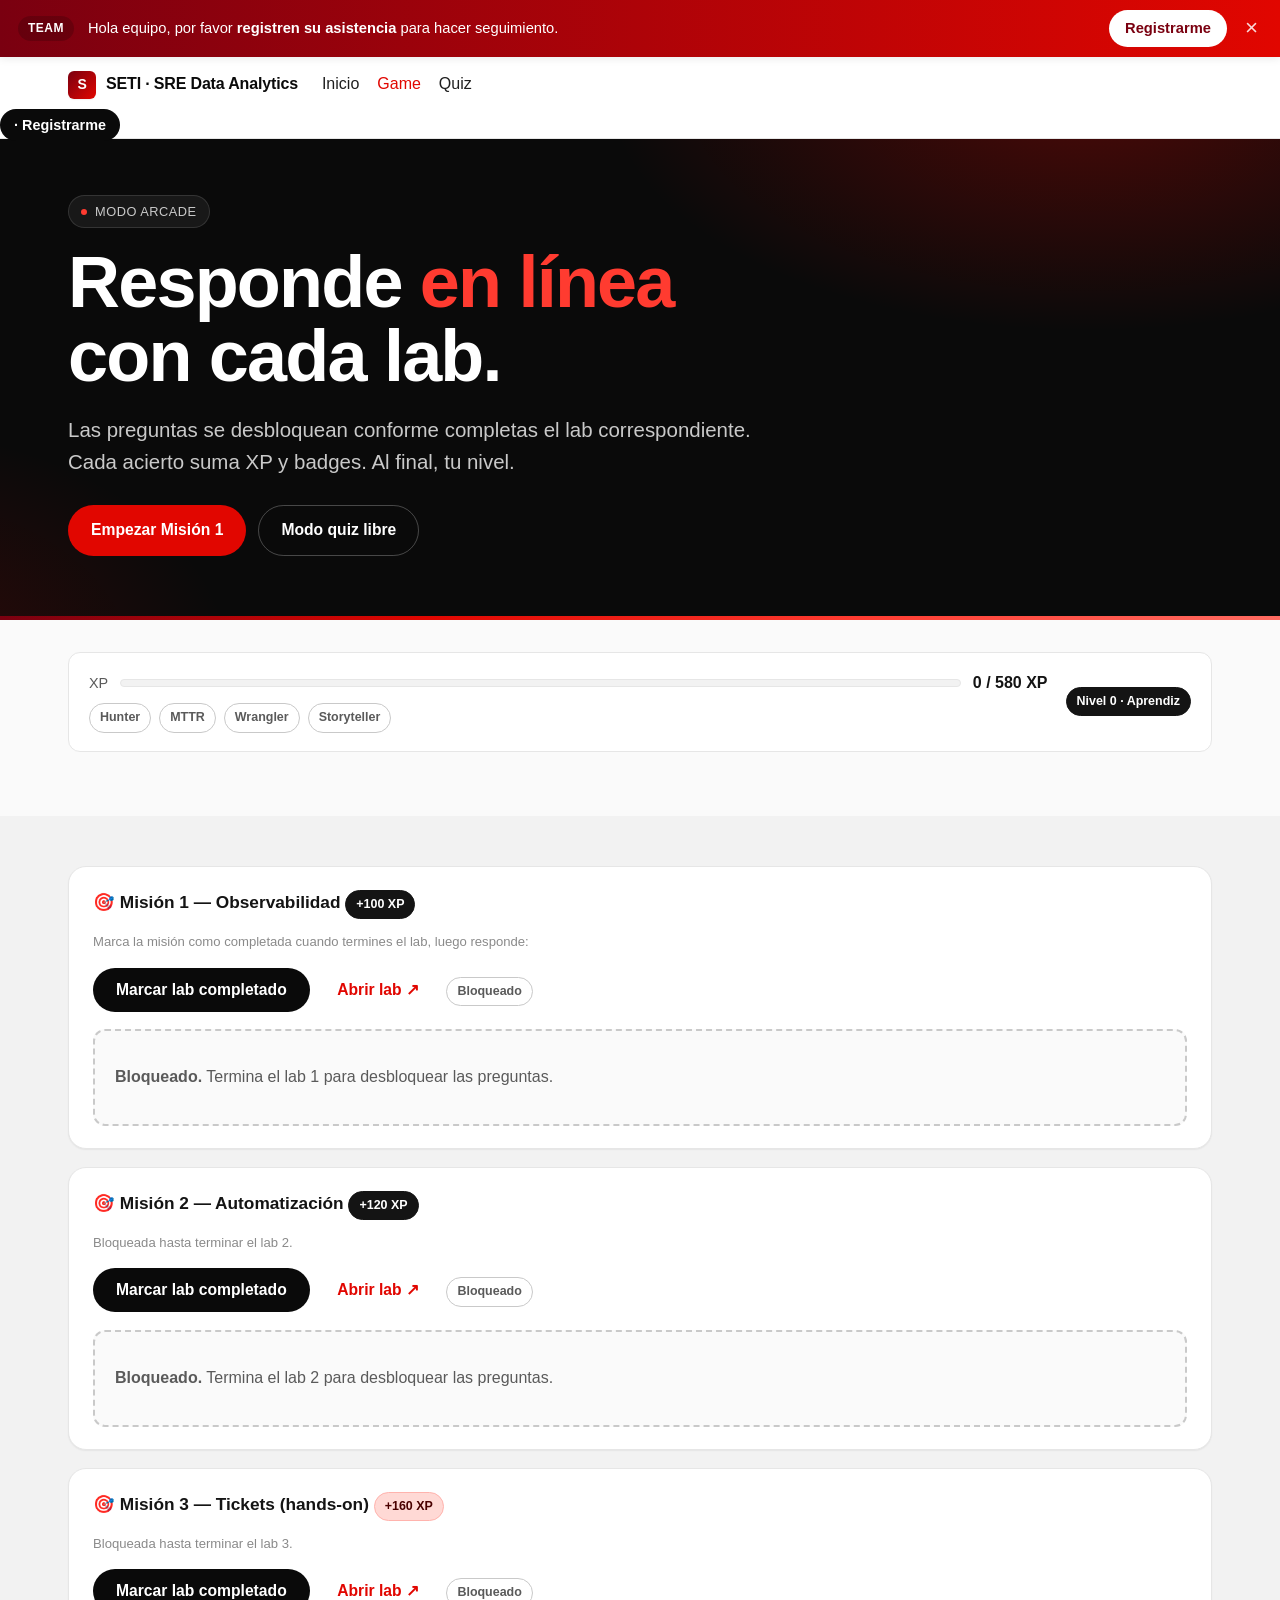
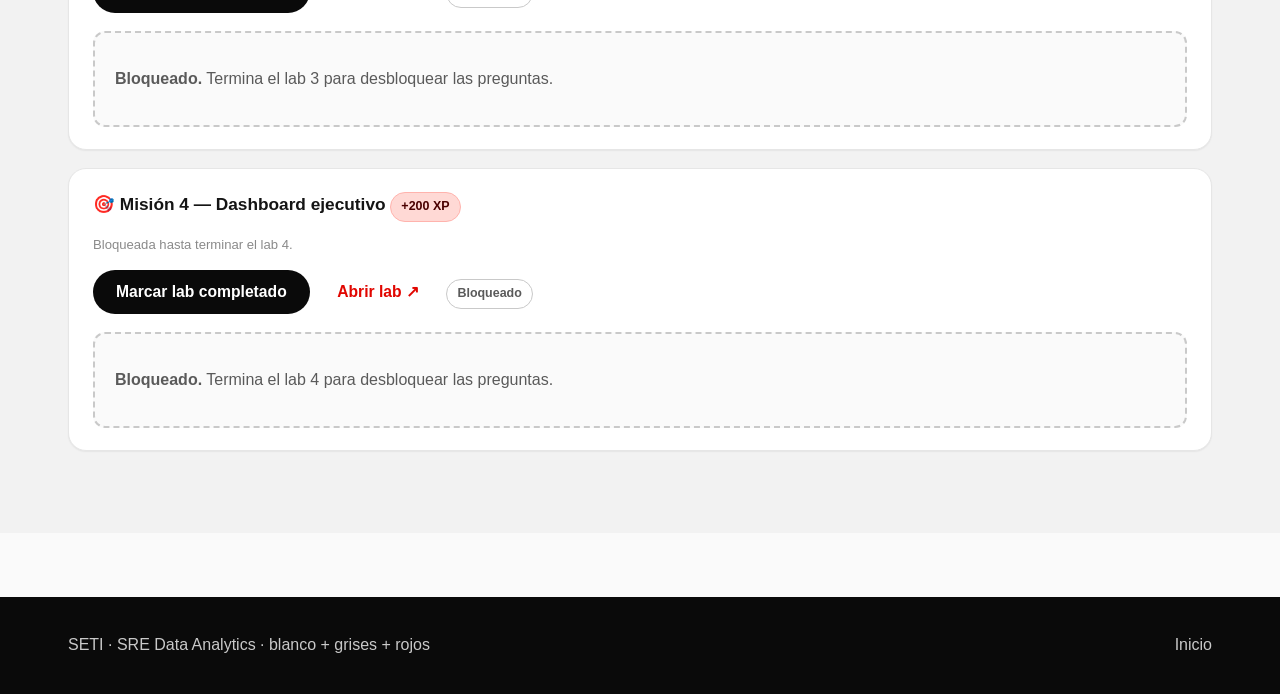
==== game.html @ d8b655b2 "SETI · SRE Data Analytics — v1.0" ====
<!DOCTYPE html>
<html lang="es">
<head>
<meta name="viewport" content="width=device-width, initial-scale=1">
<meta charset="utf-8">
<title>SETI · Game — SRE Data Analytics</title>
<link rel="stylesheet" href="assets/style.css">
  <link rel="stylesheet" href="assets/registration.css">
</head>
<body>

<nav class="nav">
  <div class="wrap">
    <div class="brand"><div class="logo">S</div> SETI · SRE Data Analytics</div>
    <div class="links">
      <a href="index.html">Inicio</a>
      
      <a class="active" href="game.html">Game</a>
      <a href="quiz.html">Quiz</a>
      
      
    </div>
    
  </div>
    <a class="cta reg-nav-btn" href="#" onclick="event.preventDefault();window.__SETI__.openModal();" id="__SETI_OPEN_REG__">· Registrarme</a>
</nav>

<header class="hero" style="padding: 56px 28px 64px;">
  <div class="wrap">
    <span class="eyebrow"><span class="dot"></span> Modo arcade</span>
    <h1>Responde <span class="accent">en línea</span><br>con cada lab.</h1>
    <p class="lede">Las preguntas se desbloquean conforme completas el lab correspondiente.
      Cada acierto suma XP y badges. Al final, tu nivel.</p>
    <div class="cta-row">
      <a class="btn btn-primary" href="#m1">Empezar Misión 1</a>
      <a class="btn btn-ghost" href="quiz.html">Modo quiz libre</a>
    </div>
  </div>
</header>

<section class="block" style="padding-top: 32px;">
  <div class="wrap">
    <div class="learn-card" style="display:flex; align-items:center; gap:18px; flex-wrap:wrap;">
      <div style="flex:1; min-width:240px;">
        <div class="bar-wrap" style="margin-bottom:8px;">
          <div class="label">XP</div>
          <div class="progress" style="flex:1;"><span id="xp-bar" style="width:0%"></span></div>
          <div><strong id="xp-text">0</strong></div>
        </div>
        <div class="badge-row" id="badge-row">
          <span class="chip ghost">Hunter</span>
          <span class="chip ghost">MTTR</span>
          <span class="chip ghost">Wrangler</span>
          <span class="chip ghost">Storyteller</span>
        </div>
      </div>
      <div><span class="chip ink" id="level">Nivel 0 · Aprendiz</span></div>
    </div>
  </div>
</section>

<section class="block" style="background:var(--grey-6); padding-top:32px;">
  <div class="wrap">

    <!-- MISION 1 -->
    <article id="m1" class="qcard" data-lab="lab1" data-xp="100" data-badge="Outlier Hunter">
      <h3>🎯 Misión 1 — Observabilidad <span class="chip ink">+100 XP</span></h3>
      <p class="qmeta">Marca la misión como completada cuando termines el lab, luego responde:</p>
      <div style="margin: 6px 0 14px;">
        <button class="btn btn-ink" data-toggle="m1">Marcar lab completado</button>
        <a class="btn btn-ghost" style="color:var(--accent);" href="html/lab1_observabilidad.html">Abrir lab ↗</a>
        <span class="chip ghost" id="m1-status">Bloqueado</span>
      </div>
      <div class="gate" id="gate-m1">
        <p><strong>Bloqueado.</strong> Termina el lab 1 para desbloquear las preguntas.</p>
      </div>
      <div id="qs-m1" hidden>
        <!-- preguntas M1 -->
        <div class="qcard" data-q="g1" data-correct="b" data-xp="50">
          <h3>Q1 — ¿Qué patrón en un heatmap de NaN indica <em>datos faltantes sistemáticos</em>?</h3>
          <label class="opt" data-v="a"><input type="radio" name="g1" value="a" hidden><span class="ltr">A</span> Puntos dispersos sin patrón.</label>
          <label class="opt" data-v="b"><input type="radio" name="g1" value="b" hidden><span class="ltr">B</span> Bandas horizontales o verticales continuas.</label>
          <label class="opt" data-v="c"><input type="radio" name="g1" value="c" hidden><span class="ltr">C</span> Solo aparece NaN en columnas numéricas.</label>
          <label class="opt" data-v="d"><input type="radio" name="g1" value="d" hidden><span class="ltr">D</span> El heatmap no sirve para detectar NaN.</label>
          <div class="feedback"></div>
        </div>
        <div class="qcard" data-q="g2" data-correct="c" data-xp="50">
          <h3>Q2 — ¿Por qué la <strong>mediana</strong> es mejor que la media para imputar <code>latency_ms</code>?</h3>
          <label class="opt" data-v="a"><input type="radio" name="g2" value="a" hidden><span class="ltr">A</span> Porque es más rápida de calcular.</label>
          <label class="opt" data-v="b"><input type="radio" name="g2" value="b" hidden><span class="ltr">B</span> Porque siempre es menor que la media.</label>
          <label class="opt" data-v="c"><input type="radio" name="g2" value="c" hidden><span class="ltr">C</span> Porque es robusta a outliers y errores técnicos.</label>
          <label class="opt" data-v="d"><input type="radio" name="g2" value="d" hidden><span class="ltr">D</span> Porque es robusta a valores faltantes en otras columnas.</label>
          <div class="feedback"></div>
        </div>
      </div>
    </article>

    <!-- MISION 2 -->
    <article id="m2" class="qcard" data-lab="lab2" data-xp="120" data-badge="MTTR Specialist">
      <h3>🎯 Misión 2 — Automatización <span class="chip ink">+120 XP</span></h3>
      <p class="qmeta">Bloqueada hasta terminar el lab 2.</p>
      <div style="margin: 6px 0 14px;">
        <button class="btn btn-ink" data-toggle="m2">Marcar lab completado</button>
        <a class="btn btn-ghost" style="color:var(--accent);" href="html/lab2_automatizacion.html">Abrir lab ↗</a>
        <span class="chip ghost" id="m2-status">Bloqueado</span>
      </div>
      <div class="gate" id="gate-m2">
        <p><strong>Bloqueado.</strong> Termina el lab 2 para desbloquear las preguntas.</p>
      </div>
      <div id="qs-m2" hidden>
        <div class="qcard" data-q="g3" data-correct="a" data-xp="60">
          <h3>Q3 — En el boxplot log de <code>duration_sec</code>, puntos <strong>solo arriba</strong> del bigote indican:</h3>
          <label class="opt" data-v="a"><input type="radio" name="g3" value="a" hidden><span class="ltr">A</span> Jobs lentos reales: candidato a optimizar.</label>
          <label class="opt" data-v="b"><input type="radio" name="g3" value="b" hidden><span class="ltr">B</span> Jobs normales: están dentro del SLA.</label>
          <label class="opt" data-v="c"><input type="radio" name="g3" value="c" hidden><span class="ltr">C</span> Datos corruptos del exporter.</label>
          <label class="opt" data-v="d"><input type="radio" name="g3" value="d" hidden><span class="ltr">D</span> El job nunca falla.</label>
          <div class="feedback"></div>
        </div>
        <div class="qcard" data-q="g4" data-correct="d" data-xp="60">
          <h3>Q4 — El <strong>MTTR</strong> de un job se calcula como…</h3>
          <label class="opt" data-v="a"><input type="radio" name="g4" value="a" hidden><span class="ltr">A</span> Media de duración de runs exitosos.</label>
          <label class="opt" data-v="b"><input type="radio" name="g4" value="b" hidden><span class="ltr">B</span> p99 de todas las duraciones.</label>
          <label class="opt" data-v="c"><input type="radio" name="g4" value="c" hidden><span class="ltr">C</span> Suma de retries / total de runs.</label>
          <label class="opt" data-v="d"><input type="radio" name="g4" value="d" hidden><span class="ltr">D</span> Mediana de duración <strong>cuando status es failed/timeout</strong>.</label>
          <div class="feedback"></div>
        </div>
      </div>
    </article>

    <!-- MISION 3 -->
    <article id="m3" class="qcard" data-lab="lab3" data-xp="160" data-badge="Demand Wrangler">
      <h3>🎯 Misión 3 — Tickets (hands-on) <span class="chip red">+160 XP</span></h3>
      <p class="qmeta">Bloqueada hasta terminar el lab 3.</p>
      <div style="margin: 6px 0 14px;">
        <button class="btn btn-ink" data-toggle="m3">Marcar lab completado</button>
        <a class="btn btn-ghost" style="color:var(--accent);" href="html/lab3_requerimientos.html">Abrir lab ↗</a>
        <span class="chip ghost" id="m3-status">Bloqueado</span>
      </div>
      <div class="gate" id="gate-m3">
        <p><strong>Bloqueado.</strong> Termina el lab 3 para desbloquear las preguntas.</p>
      </div>
      <div id="qs-m3" hidden>
        <div class="qcard" data-q="g5" data-correct="c" data-xp="80">
          <h3>Q5 — En <code>tickets.csv</code> aparecen <code>resolution_min &lt;= 0</code>. ¿Qué haces?</h3>
          <label class="opt" data-v="a"><input type="radio" name="g5" value="a" hidden><span class="ltr">A</span> Imputar con la media.</label>
          <label class="opt" data-v="b"><input type="radio" name="g5" value="b" hidden><span class="ltr">B</span> Dejarlos: outliers de negocio.</label>
          <label class="opt" data-v="c"><input type="radio" name="g5" value="c" hidden><span class="ltr">C</span> Dropearlos: errores técnicos (no son tiempos válidos).</label>
          <label class="opt" data-v="d"><input type="radio" name="g5" value="d" hidden><span class="ltr">D</span> Convertirlos a NaN e imputar luego.</label>
          <div class="feedback"></div>
        </div>
        <div class="qcard" data-q="g6" data-correct="b" data-xp="80">
          <h3>Q6 — ¿Por qué usamos <strong>escala log</strong> en el boxplot de <code>resolution_min</code> por equipo?</h3>
          <label class="opt" data-v="a"><input type="radio" name="g6" value="a" hidden><span class="ltr">A</span> Las medianas son iguales.</label>
          <label class="opt" data-v="b"><input type="radio" name="g6" value="b" hidden><span class="ltr">B</span> Distribución muy asimétrica: minutos y días conviven.</label>
          <label class="opt" data-v="c"><input type="radio" name="g6" value="c" hidden><span class="ltr">C</span> El CSV pesa menos.</label>
          <label class="opt" data-v="d"><input type="radio" name="g6" value="d" hidden><span class="ltr">D</span> No es útil.</label>
          <div class="feedback"></div>
        </div>
      </div>
    </article>

    <!-- MISION 4 -->
    <article id="m4" class="qcard" data-lab="lab4" data-xp="200" data-badge="Storyteller">
      <h3>🎯 Misión 4 — Dashboard ejecutivo <span class="chip red">+200 XP</span></h3>
      <p class="qmeta">Bloqueada hasta terminar el lab 4.</p>
      <div style="margin: 6px 0 14px;">
        <button class="btn btn-ink" data-toggle="m4">Marcar lab completado</button>
        <a class="btn btn-ghost" style="color:var(--accent);" href="html/lab4_ejecutivo.html">Abrir lab ↗</a>
        <span class="chip ghost" id="m4-status">Bloqueado</span>
      </div>
      <div class="gate" id="gate-m4">
        <p><strong>Bloqueado.</strong> Termina el lab 4 para desbloquear las preguntas.</p>
      </div>
      <div id="qs-m4" hidden>
        <div class="qcard" data-q="g7" data-correct="c" data-xp="100">
          <h3>Q7 — Una buena <strong>headline ejecutiva</strong> de 1 línea debe incluir:</h3>
          <label class="opt" data-v="a"><input type="radio" name="g7" value="a" hidden><span class="ltr">A</span> Un párrafo con todas las métricas del mes.</label>
          <label class="opt" data-v="b"><input type="radio" name="g7" value="b" hidden><span class="ltr">B</span> 1 cifra + 1 ventana de tiempo.</label>
          <label class="opt" data-v="c"><input type="radio" name="g7" value="c" hidden><span class="ltr">C</span> 1 cifra + 1 responsable + 1 ventana de tiempo + 1 acción priorizada.</label>
          <label class="opt" data-v="d"><input type="radio" name="g7" value="d" hidden><span class="ltr">D</span> Una lista de tickets abiertos.</label>
          <div class="feedback"></div>
        </div>
        <div class="qcard" data-q="g8" data-correct="b" data-xp="100">
          <h3>Q8 — ¿Para qué sirve el <strong>score RICE</strong>?</h3>
          <label class="opt" data-v="a"><input type="radio" name="g8" value="a" hidden><span class="ltr">A</span> Reemplazar el boxplot.</label>
          <label class="opt" data-v="b"><input type="radio" name="g8" value="b" hidden><span class="ltr">B</span> Priorizar acciones: <code>(Reach × Impact) / Effort</code>.</label>
          <label class="opt" data-v="c"><input type="radio" name="g8" value="c" hidden><span class="ltr">C</span> Calcular disponibilidad mensual.</label>
          <label class="opt" data-v="d"><input type="radio" name="g8" value="d" hidden><span class="ltr">D</span> Estimar p95 de latencia.</label>
          <div class="feedback"></div>
        </div>
      </div>
    </article>

    <!-- CIERRE -->
    <div class="qcard" id="end-card" style="display:none;">
      <h3>🏁 Fin de la sesión</h3>
      <p id="end-msg"></p>
      <p>
        <a class="btn btn-primary" href="quiz.html">Modo quiz libre</a>
        
      </p>
    </div>

  </div>
</section>

<footer class="site">
  <div class="wrap">
    <div>SETI · SRE Data Analytics · blanco + grises + rojos</div>
    <div><a href="index.html">Inicio</a></div>
  </div>
</footer>

<script>
const STORE = 'seti-sre-game';
function load() { try { return JSON.parse(localStorage.getItem(STORE)) || {}; } catch { return {}; } }
function save(s) { localStorage.setItem(STORE, JSON.stringify(s)); }

const EXPLAIN = {
  g1: 'Bandas = patrón sistemático (sensor, exportador, batch).',
  g2: 'La mediana no se mueve con outliers ni con errores técnicos.',
  g3: 'Outliers unilaterales arriba = picos reales (no datos malos).',
  g4: 'MTTR = mediana de duración en runs fallidos/timeout.',
  g5: 'Tiempos ≤ 0 no son válidos: drop + bug del exporter.',
  g6: 'Cola larga (minutos → días) solo se ve en escala log.',
  g7: 'Cifra + responsable + ventana + acción = la regla de la headline.',
  g8: 'RICE = Reach × Impact / Effort.'
};

let xp = 0;
const XP_TOTAL = 580; // suma de data-xp de las 8 preguntas
function paint() {
  document.getElementById('xp-bar').style.width = Math.round(100 * xp / XP_TOTAL) + '%';
  document.getElementById('xp-text').textContent = xp + ' / ' + XP_TOTAL + ' XP';
  const lvl = xp >= 580 ? 'Nivel 4 · Storyteller'
            : xp >= 380 ? 'Nivel 3 · Wrangler'
            : xp >= 220 ? 'Nivel 2 · Specialist'
            : xp >= 100 ? 'Nivel 1 · Hunter'
            : 'Nivel 0 · Aprendiz';
  document.getElementById('level').textContent = lvl;
}

// toggle de misión completada
document.querySelectorAll('[data-toggle]').forEach(btn => {
  btn.addEventListener('click', () => {
    const id = btn.dataset.toggle;
    const s = load();
    s[id] = !s[id];
    save(s);
    refreshMissions();
  });
});

function refreshMissions() {
  const s = load();
  ['m1','m2','m3','m4'].forEach((id, idx) => {
    const done = !!s[id];
    const gate = document.getElementById('gate-' + id);
    const qs   = document.getElementById('qs-' + id);
    const st   = document.getElementById(id + '-status');
    if (done) {
      gate.classList.add('unlocked');
      gate.innerHTML = '<p><strong>✓ Lab completado.</strong> Responde para ganar XP.</p>';
      qs.hidden = false;
      st.textContent = 'Desbloqueado';
      st.classList.remove('ghost'); st.classList.add('red');
    }
  });
}

// selección de opciones
document.querySelectorAll('.qcard[data-q]').forEach(card => {
  card.addEventListener('change', (e) => {
    const qid = card.dataset.q;
    const selInput = card.querySelector(`input[name="${qid}"]:checked`);
    if (!selInput) return;
    card.querySelectorAll('.opt').forEach(o => o.classList.remove('sel','right','wrong'));
    selInput.parentElement.classList.add('sel');
    const correct = card.dataset.correct;
    const chosen = selInput.value;
    card.querySelector(`.opt[data-v="${chosen}"]`).classList.add(chosen === correct ? 'right' : 'wrong');
    card.querySelector(`.opt[data-v="${correct}"]`).classList.add('right');
    const fb = card.querySelector('.feedback');
    fb.className = 'feedback show ' + (chosen === correct ? 'ok' : 'bad');
    fb.textContent = EXPLAIN[card.dataset.q] || '';
    if (chosen === correct && !card.dataset.done) {
      card.dataset.done = '1';
      xp += +card.dataset.xp;
      paint();
      checkEnd();
    }
  });
});

function checkEnd() {
  const answered = [...document.querySelectorAll('.qcard[data-q]')].filter(c => c.dataset.done).length;
  if (answered >= 8) {
    const end = document.getElementById('end-card');
    end.style.display = 'block';
    const lvl = document.getElementById('level').textContent;
    document.getElementById('end-msg').innerHTML =
      `Respondiste <strong>8/8</strong> preguntas. <strong>${lvl}</strong>. XP final: <strong>${xp}</strong>.`;
    end.scrollIntoView({behavior:'smooth'});
  }
}

refreshMissions();
paint();
</script>

  <script src="assets/registration.js" defer></script>

<script>
(function(){
  if (!window.__SETI__) return;
  var KEY = 'seti-sre-quiz-game';
  var ans = {};
  try { ans = JSON.parse(localStorage.getItem(KEY) || '{}'); } catch(e){}
  function save(){
    try { localStorage.setItem(KEY, JSON.stringify(ans)); } catch(e){}
  }
  document.querySelectorAll('.qcard[data-q]').forEach(function(card){
    card.addEventListener('change', function(e){
      var qid = card.dataset.q;
      var inp = card.querySelector('input[name="'+qid+'"]:checked');
      if (!inp) return;
      ans[qid] = {
        chosen: inp.value,
        correct: card.dataset.correct,
        correct_chosen: inp.value === card.dataset.correct,
        at: new Date().toISOString()
      };
      save();
    });
  });
  document.querySelectorAll('.qcard[data-q]').forEach(function(card){
    var qid = card.dataset.q; var a = ans[qid]; if (!a) return;
    var inp = card.querySelector('input[name="'+qid+'"][value="'+a.chosen+'"]');
    if (inp) { inp.checked = true; inp.parentElement.classList.add(a.correct_chosen ? 'right' : 'wrong'); }
    var corr = card.querySelector('.opt[data-v="'+a.correct+'"]');
    if (corr) corr.classList.add('right');
  });
  // tambien guardar misiones desbloqueadas
  var MK = 'seti-sre-game-persistent';
  try {
    var s = JSON.parse(localStorage.getItem(MK) || '{}');
    document.querySelectorAll('[data-toggle]').forEach(function(b){
      var id = b.dataset.toggle;
      if (s[id]) {
        var gate = document.getElementById('gate-'+id);
        if (gate) { gate.classList.add('unlocked'); gate.innerHTML = '<p><strong>✓ Lab completado.</strong> Responde para ganar XP.</p>'; }
        var qs = document.getElementById('qs-'+id);
        if (qs) qs.hidden = false;
        var st = document.getElementById(id+'-status');
        if (st) { st.textContent = 'Desbloqueado'; st.classList.remove('ghost'); st.classList.add('red'); }
      }
    });
  } catch(e){}
})();
</script>

</body>
</html>
---- assets/style.css ----
/* =========================================================================
   SETI BRAND — SRE Data Analytics
   Paleta: blanco + escala de grises + escala de rojos
   ========================================================================= */

:root {
  /* neutros */
  --ink-0:   #0a0a0a;   /* negro casi puro */
  --ink-1:   #141414;
  --ink-2:   #1f1f1f;
  --ink-3:   #2a2a2a;
  --grey-1:  #3a3a3a;
  --grey-2:  #5a5a5a;
  --grey-3:  #8a8a8a;
  --grey-4:  #c9c9c9;
  --grey-5:  #e6e6e6;
  --grey-6:  #f2f2f2;
  --paper:   #ffffff;
  --paper-2: #fafafa;

  /* rojos SETI */
  --red-9:   #2b0000;
  --red-8:   #4a0000;
  --red-7:   #7a0010;
  --red-6:   #b30015;
  --red-5:   #e10600;
  --red-4:   #ff3b30;
  --red-3:   #ff6b61;
  --red-2:   #ffb3ad;
  --red-1:   #ffd9d5;

  /* acentos derivados */
  --accent:  var(--red-5);
  --accent-hi:var(--red-4);
  --accent-lo:var(--red-2);

  /* tipografía */
  --font-sans: "Inter", -apple-system, "Segoe UI", Roboto, Helvetica, Arial, sans-serif;
  --font-mono: ui-monospace, "JetBrains Mono", Menlo, Consolas, monospace;
  --font-display: "Inter", -apple-system, "Segoe UI", Roboto, sans-serif;

  /* radios / sombras */
  --r-sm: 6px;
  --r-md: 12px;
  --r-lg: 18px;
  --shadow-sm: 0 1px 2px rgba(0,0,0,.04), 0 1px 1px rgba(0,0,0,.02);
  --shadow-md: 0 4px 14px rgba(0,0,0,.08);
  --shadow-lg: 0 18px 40px rgba(0,0,0,.12);
}

* { box-sizing: border-box; }
html, body { margin: 0; padding: 0; }
body {
  font-family: var(--font-sans);
  background: var(--paper-2);
  color: var(--ink-1);
  line-height: 1.55;
  -webkit-font-smoothing: antialiased;
  text-rendering: optimizeLegibility;
}
a { color: var(--accent); text-decoration: none; }
a:hover { color: var(--accent-hi); text-decoration: underline; text-underline-offset: 3px; }
code, kbd, pre { font-family: var(--font-mono); }
code { background: var(--grey-6); padding: .15em .45em; border-radius: 4px; font-size: .92em; color: var(--red-8); }
kbd {
  background: var(--ink-1); color: var(--paper); padding: 2px 6px; border-radius: 4px;
  font-size: .8em; border: 1px solid var(--ink-3);
}
hr { border: 0; height: 1px; background: var(--grey-5); margin: 28px 0; }

/* =========================================================================
   PROSE — blockquote, table, pre, listas (para Markdown rendered)
   ========================================================================= */
blockquote {
  border-left: 4px solid var(--accent);
  background: #fff5f4;
  color: var(--red-8);
  padding: 14px 18px;
  border-radius: 6px;
  margin: 18px 0;
  font-style: normal;
}
blockquote p { margin: 0; }
blockquote p + p { margin-top: .6em; }
blockquote ul { margin: .4em 0 .4em 1em; padding: 0; }

table {
  width: 100%;
  border-collapse: collapse;
  margin: 18px 0;
  background: var(--paper);
  border: 1px solid var(--grey-5);
  border-radius: var(--r-md);
  overflow: hidden;
  font-size: .95rem;
}
thead { background: var(--grey-6); }
th, td {
  padding: 10px 14px;
  border-bottom: 1px solid var(--grey-5);
  text-align: left;
  vertical-align: top;
}
tbody tr:last-child td { border-bottom: 0; }
tbody tr:hover { background: var(--grey-6); }
th { color: var(--ink-1); font-weight: 700; font-size: .82rem; letter-spacing: .04em; text-transform: uppercase; }

ul, ol { padding-left: 1.4em; }
li { margin: 4px 0; }

pre {
  background: var(--ink-1);
  color: var(--paper);
  padding: 16px 18px;
  border-radius: var(--r-md);
  overflow-x: auto;
  font-size: .88rem;
  line-height: 1.5;
  margin: 16px 0;
  border: 1px solid var(--ink-3);
}
pre code { background: transparent; color: inherit; padding: 0; font-size: inherit; }

img { max-width: 100%; height: auto; border-radius: var(--r-md); }
figure { margin: 18px 0; }
figcaption { color: var(--grey-2); font-size: .85rem; margin-top: 6px; }

/* =========================================================================
   LAYOUT — nav, hero, secciones
   ========================================================================= */
.nav {
  position: sticky; top: 0; z-index: 50;
  background: rgba(255,255,255,.92);
  backdrop-filter: saturate(180%) blur(10px);
  border-bottom: 1px solid var(--grey-5);
}
.nav .wrap {
  max-width: 1200px; margin: 0 auto;
  display: flex; align-items: center; gap: 24px;
  padding: 14px 28px;
}
.nav .brand {
  display: flex; align-items: center; gap: 10px;
  font-weight: 800; letter-spacing: -.01em; color: var(--ink-0);
}
.nav .brand .logo {
  width: 28px; height: 28px; border-radius: 6px;
  background: linear-gradient(135deg, var(--red-7), var(--red-5));
  display: grid; place-items: center; color: #fff; font-weight: 800; font-size: 14px;
  box-shadow: var(--shadow-sm);
}
.nav .links { display: flex; gap: 18px; flex-wrap: wrap; }
.nav .links a { color: var(--ink-2); font-weight: 500; }
.nav .links a.active { color: var(--accent); }
.nav .cta {
  margin-left: auto;
  background: var(--ink-0); color: var(--paper);
  padding: 8px 14px; border-radius: 999px; font-weight: 600;
  font-size: .9rem;
}
.nav .cta:hover { background: var(--red-7); text-decoration: none; color: #fff; }

.wrap { max-width: 1200px; margin: 0 auto; padding: 0 28px; }

.hero {
  position: relative;
  padding: 80px 28px 96px;
  background: var(--ink-0);
  color: var(--paper);
  overflow: hidden;
}
.hero::before {
  content: ""; position: absolute; inset: 0;
  background:
    radial-gradient(800px 400px at 85% -10%, rgba(225,6,0,.30), transparent 60%),
    radial-gradient(600px 400px at -10% 110%, rgba(225,6,0,.18), transparent 60%);
  pointer-events: none;
}
.hero::after {
  content: ""; position: absolute; left: 0; right: 0; bottom: 0; height: 4px;
  background: linear-gradient(90deg, var(--red-7), var(--red-5), var(--red-4), var(--red-3));
}
.hero .wrap { position: relative; }
.hero .eyebrow {
  display: inline-flex; align-items: center; gap: 8px;
  padding: 6px 12px; border-radius: 999px;
  background: rgba(255,255,255,.06); border: 1px solid rgba(255,255,255,.12);
  font-size: .8rem; letter-spacing: .04em; text-transform: uppercase; color: var(--grey-4);
}
.hero .eyebrow .dot { width: 6px; height: 6px; border-radius: 50%; background: var(--red-4); }
.hero h1 {
  font-size: clamp(2.4rem, 6vw, 4.5rem);
  margin: 18px 0 14px;
  line-height: 1.02; letter-spacing: -.025em; font-weight: 800;
}
.hero h1 .accent { color: var(--red-4); }
.hero p.lede {
  font-size: clamp(1.05rem, 1.6vw, 1.35rem); color: var(--grey-4); max-width: 720px;
}
.hero .cta-row { margin-top: 28px; display: flex; gap: 12px; flex-wrap: wrap; }
.btn {
  display: inline-flex; align-items: center; gap: 8px;
  padding: 12px 22px; border-radius: 999px; font-weight: 600; font-size: .98rem;
  border: 1px solid transparent; transition: transform .08s ease;
}
.btn:hover { transform: translateY(-1px); text-decoration: none; }
.btn-primary { background: var(--red-5); color: #fff; }
.btn-primary:hover { background: var(--red-4); color: #fff; }
.btn-ghost   { background: transparent; color: var(--paper); border-color: rgba(255,255,255,.25); }
.btn-ghost:hover { background: rgba(255,255,255,.08); color: #fff; }
.btn-ink     { background: var(--ink-0); color: var(--paper); }
.btn-ink:hover { background: var(--ink-2); color: #fff; }

.stats {
  margin-top: 56px;
  display: grid; grid-template-columns: repeat(auto-fit, minmax(160px, 1fr));
  gap: 16px;
}
.stat {
  background: rgba(255,255,255,.04);
  border: 1px solid rgba(255,255,255,.10);
  padding: 18px 18px;
  border-radius: var(--r-md);
}
.stat .num { font-size: 1.7rem; font-weight: 800; color: var(--paper); letter-spacing: -.02em;}
.stat .lbl { font-size: .8rem; color: var(--grey-4); text-transform: uppercase; letter-spacing: .06em; }

/* secciones */
section.block { padding: 64px 28px; }
section.block .wrap { max-width: 1200px; margin: 0 auto; }
h2.section-title {
  font-size: clamp(1.6rem, 2.6vw, 2.2rem);
  letter-spacing: -.02em; margin: 0 0 8px;
}
.section-sub { color: var(--grey-2); margin: 0 0 28px; max-width: 720px; }

/* cards de lab */
.lab-grid {
  display: grid; grid-template-columns: repeat(auto-fit, minmax(300px, 1fr)); gap: 22px;
}
.lab-card {
  background: var(--paper);
  border: 1px solid var(--grey-5);
  border-radius: var(--r-lg);
  overflow: hidden;
  display: flex; flex-direction: column;
  transition: transform .15s ease, box-shadow .15s ease, border-color .15s ease;
  position: relative;
}
.lab-card:hover {
  transform: translateY(-3px);
  box-shadow: var(--shadow-md);
  border-color: var(--grey-4);
}
.lab-card .ribbon {
  position: absolute; top: 14px; right: 14px;
  font-size: .72rem; font-weight: 700; letter-spacing: .06em; text-transform: uppercase;
  padding: 4px 10px; border-radius: 999px;
  background: var(--ink-0); color: var(--paper);
}
.lab-card.guiado .ribbon { background: var(--red-7); }
.lab-card.hands  .ribbon { background: var(--ink-0); }
.lab-card .cover {
  height: 168px;
  background: linear-gradient(135deg, var(--ink-1), var(--ink-2));
  position: relative;
  display: grid; place-items: center;
  color: var(--paper); font-weight: 800; letter-spacing: -.02em;
  font-size: 1.15rem;
}
.lab-card .cover .num {
  position: absolute; top: 14px; left: 18px;
  font-size: .8rem; color: var(--grey-4); font-weight: 700; letter-spacing: .08em;
}
.lab-card .cover .ring {
  position: absolute; right: -40px; bottom: -40px;
  width: 160px; height: 160px; border-radius: 50%;
  background: radial-gradient(circle at center, rgba(225,6,0,.30), transparent 65%);
}
.lab-card .body { padding: 18px 20px 20px; }
.lab-card h3 { margin: 0 0 6px; font-size: 1.18rem; letter-spacing: -.01em; }
.lab-card .desc { color: var(--grey-2); font-size: .92rem; }
.lab-card .meta {
  display: flex; gap: 10px; flex-wrap: wrap; margin: 12px 0 14px;
  font-size: .78rem; color: var(--grey-2);
}
.lab-card .meta .pill {
  border: 1px solid var(--grey-5); padding: 3px 9px; border-radius: 999px;
  background: var(--grey-6);
}
.lab-card .gallery {
  display: grid; grid-template-columns: repeat(4, 1fr); gap: 4px;
  padding: 0 4px 12px;
}
.lab-card .gallery img { width: 100%; height: 56px; object-fit: cover; border-radius: 4px; }
.lab-card .actions {
  margin-top: auto; padding: 14px 20px; border-top: 1px solid var(--grey-5);
  display: flex; gap: 10px;
}
.lab-card .actions a {
  flex: 1; text-align: center; font-weight: 600; font-size: .88rem;
  padding: 9px 10px; border-radius: 8px; border: 1px solid var(--grey-5); color: var(--ink-1);
  background: var(--paper);
}
.lab-card .actions a.primary { background: var(--ink-0); color: var(--paper); border-color: var(--ink-0); }
.lab-card .actions a.primary:hover { background: var(--red-7); border-color: var(--red-7); }
.lab-card .actions a:hover { text-decoration: none; }

/* XP / progress / badges */
.badge-row { display: flex; gap: 8px; flex-wrap: wrap; }
.chip {
  display: inline-flex; align-items: center; gap: 6px;
  padding: 4px 10px; border-radius: 999px; font-size: .78rem; font-weight: 600;
  background: var(--grey-6); color: var(--ink-2);
  border: 1px solid var(--grey-5);
}
.chip.red   { background: var(--red-1); color: var(--red-8); border-color: var(--red-2); }
.chip.ink   { background: var(--ink-1); color: var(--paper); border-color: var(--ink-1); }
.chip.ghost { background: transparent; color: var(--grey-2); border-color: var(--grey-4); }

.progress {
  height: 8px; background: var(--grey-6); border-radius: 999px; overflow: hidden;
  border: 1px solid var(--grey-5);
}
.progress > span {
  display: block; height: 100%;
  background: linear-gradient(90deg, var(--red-7), var(--red-5), var(--red-4));
  transition: width .35s ease;
}

/* figuras con marco */
figure.fig {
  margin: 0; background: var(--paper); border: 1px solid var(--grey-5);
  border-radius: var(--r-md); overflow: hidden; box-shadow: var(--shadow-sm);
}
figure.fig img { display: block; width: 100%; }
figure.fig figcaption {
  padding: 8px 12px; font-size: .82rem; color: var(--grey-2);
  border-top: 1px solid var(--grey-5); background: var(--grey-6);
}

/* footer */
footer.site {
  margin-top: 64px; background: var(--ink-0); color: var(--grey-4);
  padding: 36px 28px;
}
footer.site .wrap { display: flex; flex-wrap: wrap; gap: 16px; align-items: center; justify-content: space-between; }
footer.site a { color: var(--grey-4); }
footer.site a:hover { color: var(--paper); }

/* =========================================================================
   COMPONENTES — slides / quiz / game
   ========================================================================= */
.stage {
  background: var(--paper);
  border-radius: var(--r-lg);
  box-shadow: var(--shadow-md);
  border: 1px solid var(--grey-5);
}

/* === SLIDES === */
.deck {
  position: relative; min-height: 80vh;
  background: var(--paper); border-radius: var(--r-lg);
  box-shadow: var(--shadow-md); overflow: hidden;
}
.deck .topbar {
  display: flex; align-items: center; justify-content: space-between;
  padding: 14px 22px; border-bottom: 1px solid var(--grey-5); background: var(--paper-2);
}
.deck .topbar .brand {
  display: flex; align-items: center; gap: 10px;
  font-weight: 800; letter-spacing: -.01em; color: var(--ink-0);
}
.deck .topbar .brand .logo {
  width: 24px; height: 24px; border-radius: 6px;
  background: linear-gradient(135deg, var(--red-7), var(--red-5));
  display: grid; place-items: center; color: #fff; font-weight: 800; font-size: 12px;
}
.deck .topbar .progress { width: 30vw; min-width: 220px; max-width: 480px; }
.deck .topbar .ctrls { display: flex; gap: 6px; }
.deck .topbar .ctrls button {
  border: 1px solid var(--grey-5); background: var(--paper);
  padding: 6px 10px; border-radius: 8px; font: inherit; color: var(--ink-2);
  cursor: pointer;
}
.deck .topbar .ctrls button:hover { background: var(--grey-6); }

.slide { display: none; min-height: 70vh; padding: 56px 64px; }
.slide.active { display: block; animation: slideIn .25s ease; }
@keyframes slideIn { from { opacity: 0; transform: translateY(6px); } to { opacity: 1; transform: none; } }

.slide h1 {
  font-size: clamp(2.2rem, 4.6vw, 3.6rem); margin: 0 0 14px;
  letter-spacing: -.025em; line-height: 1.04; font-weight: 800;
}
.slide h2 {
  font-size: clamp(1.4rem, 2.4vw, 2rem); margin: 0 0 10px;
  letter-spacing: -.015em; color: var(--ink-0);
}
.slide h2 .num {
  display: inline-block; padding: 2px 10px; margin-right: 10px;
  background: var(--red-1); color: var(--red-8);
  border-radius: 8px; font-size: .85em; letter-spacing: .04em;
  border: 1px solid var(--red-2); vertical-align: middle;
}
.slide p, .slide li { font-size: clamp(1rem, 1.25vw, 1.18rem); color: var(--ink-2); }
.slide ul { padding-left: 1.2em; }
.slide blockquote {
  border-left: 4px solid var(--red-5);
  background: var(--red-1); color: var(--red-8);
  padding: 16px 20px; border-radius: 6px; margin: 22px 0;
  font-size: clamp(1.05rem, 1.5vw, 1.3rem); font-weight: 500;
}
.slide .lede { font-size: clamp(1.05rem, 1.6vw, 1.3rem); color: var(--grey-2); max-width: 760px; }

.slide.cover {
  background: var(--ink-0); color: var(--paper);
  position: relative; overflow: hidden;
  display: flex; align-items: center;
}
.slide.cover::before {
  content: ""; position: absolute; inset: 0;
  background:
    radial-gradient(900px 500px at 90% -10%, rgba(225,6,0,.32), transparent 60%),
    radial-gradient(700px 400px at -10% 110%, rgba(225,6,0,.20), transparent 60%);
}
.slide.cover > div { position: relative; }
.slide.cover h1 { color: var(--paper); }
.slide.cover h1 .accent { color: var(--red-4); }
.slide.cover .lede { color: var(--grey-4); }

.slide .imgwrap { display:grid; grid-template-columns: repeat(auto-fit, minmax(260px, 1fr)); gap: 16px; margin-top: 16px; }
.slide .imgwrap figure { margin: 0; }
.slide .imgwrap img {
  width: 100%; border: 1px solid var(--grey-5); border-radius: var(--r-md); background: var(--paper);
}

.slide .footer-tip {
  position: absolute; left: 0; right: 0; bottom: 18px;
  text-align: center; color: var(--grey-3); font-size: .82rem;
}
.slide.cover .footer-tip { color: var(--grey-4); }

.slide .agenda td, .slide .agenda th { padding: 8px 10px; border-bottom: 1px solid var(--grey-5); }
.slide .agenda th { color: var(--grey-2); text-align: left; font-weight: 700; }
.slide .agenda tr td:first-child { color: var(--red-7); font-weight: 700; white-space: nowrap; }

.headline-card {
  background: var(--paper);
  border: 1px solid var(--grey-5);
  border-left: 6px solid var(--red-5);
  border-radius: var(--r-md);
  padding: 22px 24px;
  font-size: clamp(1.1rem, 1.5vw, 1.4rem);
  box-shadow: var(--shadow-sm);
}

.deck .pager {
  display: flex; gap: 6px; justify-content: center; padding: 14px; border-top: 1px solid var(--grey-5);
  background: var(--paper-2);
}
.deck .pager .dot {
  width: 8px; height: 8px; border-radius: 50%; background: var(--grey-4);
}
.deck .pager .dot.active { background: var(--red-5); width: 22px; border-radius: 999px; }

/* === QUIZ / GAME === */
.qcard {
  background: var(--paper);
  border: 1px solid var(--grey-5);
  border-radius: var(--r-lg);
  box-shadow: var(--shadow-sm);
  padding: 22px 24px;
  margin: 18px 0;
}
.qcard h3 { margin: 0 0 6px; font-size: 1.08rem; }
.qcard .qmeta { color: var(--grey-3); font-size: .82rem; margin-bottom: 12px; }
.opt {
  display: block; padding: 12px 14px; border: 1px solid var(--grey-5);
  border-radius: 10px; margin: 6px 0; cursor: pointer; transition: all .12s ease;
  background: var(--paper); color: var(--ink-1);
}
.opt:hover { background: var(--grey-6); border-color: var(--grey-4); }
.opt.sel   { background: var(--ink-0); color: var(--paper); border-color: var(--ink-0); }
.opt.right { background: #e6ffe9; border-color: #2ea043; color: #064f1c; }
.opt.wrong { background: #ffeaea; border-color: var(--red-6); color: var(--red-8); }
.opt .ltr { font-weight: 700; margin-right: 8px; opacity: .7; }
.feedback {
  margin-top: 10px; padding: 10px 12px; border-radius: 8px; display: none;
  border: 1px solid transparent;
}
.feedback.show { display: block; }
.feedback.ok   { background: #e6ffe9; color: #064f1c; border-color: #2ea043; }
.feedback.bad  { background: var(--red-1); color: var(--red-8); border-color: var(--red-2); }

.bar-wrap { display: flex; align-items: center; gap: 12px; }
.bar-wrap .label { color: var(--grey-2); font-size: .9rem; white-space: nowrap; }

.xp-burst {
  display: inline-flex; align-items: center; gap: 6px;
  background: var(--red-5); color: #fff; padding: 2px 8px; border-radius: 999px;
  font-weight: 700; font-size: .8rem;
}

/* gates del game */
.gate {
  border: 2px dashed var(--grey-4); border-radius: var(--r-md);
  padding: 18px 20px; color: var(--grey-2); background: var(--paper-2);
}
.gate.unlocked { border-color: var(--red-5); background: #fff; color: var(--ink-1); }

/* === LAB HTML header === */
.lab-shell {
  max-width: 1200px; margin: 0 auto; padding: 24px 28px;
}
.lab-shell .lab-head {
  background: var(--ink-0); color: var(--paper);
  border-radius: var(--r-lg);
  padding: 28px 28px 32px; position: relative; overflow: hidden;
}
.lab-shell .lab-head::after {
  content: ""; position: absolute; left: 0; right: 0; bottom: 0; height: 4px;
  background: linear-gradient(90deg, var(--red-7), var(--red-5), var(--red-4));
}
.lab-shell .lab-head h1 { margin: 6px 0 8px; font-size: clamp(1.7rem, 3vw, 2.4rem); letter-spacing: -.02em; }
.lab-shell .lab-head .meta { color: var(--grey-4); }
.lab-shell .breadcrumb { font-size: .85rem; color: var(--grey-2); margin: 0 0 12px; }

.toc {
  background: var(--paper); border: 1px solid var(--grey-5); border-radius: var(--r-md);
  padding: 16px 18px; margin: 22px 0;
}
.toc h3 { margin: 0 0 8px; font-size: .9rem; text-transform: uppercase; letter-spacing: .08em; color: var(--grey-2); }
.toc ol { margin: 0; padding-left: 18px; }
.toc li { margin: 4px 0; color: var(--ink-2); }
.toc a { color: var(--ink-1); }
.toc a:hover { color: var(--accent); }

.learn-card {
  background: var(--paper); border: 1px solid var(--grey-5); border-radius: var(--r-md);
  padding: 18px 20px;
}
.learn-card h3 { margin: 0 0 8px; font-size: 1.05rem; color: var(--ink-0); }
.learn-card ul { margin: 0; padding-left: 18px; }
.learn-card li { margin: 4px 0; color: var(--ink-2); }

/* =========================================================================
   NOTEBOOKS — nbconvert output overrides
   ========================================================================= */
.lab-shell .jp-RenderedHTMLCommon { font-size: 16px; line-height: 1.6; color: var(--ink-1); }
.lab-shell .jp-RenderedHTMLCommon h1,
.lab-shell .jp-RenderedHTMLCommon h2,
.lab-shell .jp-RenderedHTMLCommon h3,
.lab-shell .jp-RenderedHTMLCommon h4 {
  color: var(--ink-0);
  letter-spacing: -.015em;
  margin-top: 1.6em;
  margin-bottom: .5em;
}
.lab-shell .jp-RenderedHTMLCommon h1 { font-size: 1.9rem; }
.lab-shell .jp-RenderedHTMLCommon h2 { font-size: 1.5rem; border-bottom: 1px solid var(--grey-5); padding-bottom: .3em; }
.lab-shell .jp-RenderedHTMLCommon h3 { font-size: 1.2rem; color: var(--red-7); }
.lab-shell .jp-RenderedHTMLCommon p,
.lab-shell .jp-RenderedHTMLCommon li { color: var(--ink-2); }

.lab-shell .jp-RenderedHTMLCommon blockquote {
  background: #fff5f4;
  border-left: 4px solid var(--accent);
  color: var(--red-8);
  padding: 12px 16px;
  border-radius: 6px;
  margin: 14px 0;
}

.lab-shell table.dataframe,
.lab-shell table.dataframe * { border: 0 !important; }
.lab-shell table.dataframe {
  width: 100%;
  border-collapse: collapse;
  margin: 14px 0;
  background: var(--paper);
  border: 1px solid var(--grey-5) !important;
  border-radius: var(--r-md);
  overflow: hidden;
  font-size: .9rem;
  font-family: var(--font-mono);
}
.lab-shell table.dataframe thead th {
  background: var(--ink-1);
  color: var(--paper);
  padding: 10px 12px;
  text-align: left;
  font-weight: 700;
  font-size: .78rem;
  letter-spacing: .04em;
  text-transform: uppercase;
  border-bottom: 0;
}
.lab-shell table.dataframe tbody td,
.lab-shell table.dataframe tbody th {
  padding: 8px 12px;
  border-bottom: 1px solid var(--grey-5);
  background: var(--paper);
}
.lab-shell table.dataframe tbody tr:nth-child(odd) td,
.lab-shell table.dataframe tbody tr:nth-child(odd) th {
  background: var(--grey-6);
}
.lab-shell table.dataframe tbody tr:hover td {
  background: var(--red-1);
}

.lab-shell .highlight pre { background: var(--grey-6); color: var(--ink-1); border: 1px solid var(--grey-4); }
.lab-shell pre { background: var(--grey-6); color: var(--ink-1); border: 1px solid var(--grey-4); }
.lab-shell pre code { color: var(--ink-1); }
.lab-shell .jp-RenderedImage img { border-radius: var(--r-md); border: 1px solid var(--grey-5); background: var(--paper); padding: 4px; }

.lab-shell ul.itemize,
.lab-shell ol.enumerate { padding-left: 1.4em; margin: .6em 0; }
.lab-shell li { margin: 4px 0; }

.lab-shell .jp-InputPrompt,
.lab-shell .jp-OutputPrompt { color: var(--grey-3); font-family: var(--font-mono); font-size: .8rem; }
.lab-shell .jp-CodeCell, .lab-shell .jp-MarkdownCell { margin-bottom: 14px; }

/* utility */
.grid-2 { display: grid; grid-template-columns: 1fr 1fr; gap: 18px; }
@media (max-width: 800px) {
  .grid-2 { grid-template-columns: 1fr; }
  .slide { padding: 36px 22px; }
  .nav .wrap { padding: 12px 16px; }
  .wrap { padding: 0 16px; }
  section.block { padding: 40px 16px; }
}
---- assets/registration.css ----
/* =========================================================================
   REGISTRATION — banner + modal (SETI branding)
   ========================================================================= */

/* BANNER */
.reg-banner {
  position: sticky; top: 0; z-index: 60;
  background: linear-gradient(90deg, var(--red-7), var(--red-5));
  color: #fff;
  padding: 10px 18px;
  font-size: .92rem;
  display: flex; align-items: center; gap: 14px;
  box-shadow: 0 2px 8px rgba(0,0,0,.08);
}
.reg-banner .pill {
  background: rgba(0,0,0,.18);
  border-radius: 999px;
  padding: 3px 10px;
  font-size: .75rem;
  letter-spacing: .04em;
  text-transform: uppercase;
  font-weight: 700;
}
.reg-banner .text { flex: 1; }
.reg-banner .text strong { font-weight: 700; }
.reg-banner button.reg-cta {
  background: #fff;
  color: var(--red-7);
  border: 0;
  padding: 7px 16px;
  border-radius: 999px;
  font: inherit; font-weight: 700;
  cursor: pointer;
}
.reg-banner button.reg-cta:hover { background: var(--red-1); }
.reg-banner button.reg-close {
  background: transparent;
  border: 0;
  color: rgba(255,255,255,.85);
  font-size: 1.4rem;
  cursor: pointer;
  padding: 0 4px;
  line-height: 1;
}
.reg-banner button.reg-close:hover { color: #fff; }

body.has-reg-banner { padding-top: 0; }

/* MODAL overlay */
.reg-overlay {
  position: fixed; inset: 0;
  background: rgba(10,10,10,.65);
  backdrop-filter: blur(4px);
  z-index: 100;
  display: none;
  align-items: center; justify-content: center;
  padding: 20px;
  animation: regFade .18s ease;
}
.reg-overlay.open { display: flex; }
@keyframes regFade { from { opacity: 0; } to { opacity: 1; } }

/* MODAL */
.reg-modal {
  background: var(--paper);
  border-radius: var(--r-lg);
  box-shadow: var(--shadow-lg);
  width: 100%;
  max-width: 520px;
  overflow: hidden;
  animation: regSlide .22s cubic-bezier(.2,.9,.3,1.2);
}
@keyframes regSlide { from { transform: translateY(12px) scale(.97); opacity: 0; } to { transform: none; opacity: 1; } }

.reg-modal-head {
  background: var(--ink-0);
  color: var(--paper);
  padding: 22px 26px;
  position: relative;
  border-bottom: 1px solid var(--ink-2);
}
.reg-modal-head::after {
  content: "";
  position: absolute; left: 0; right: 0; bottom: 0; height: 4px;
  background: linear-gradient(90deg, var(--red-7), var(--red-5), var(--red-4));
}
.reg-modal-head h2 {
  margin: 0 0 4px;
  font-size: 1.35rem;
  letter-spacing: -.01em;
}
.reg-modal-head p { margin: 0; color: var(--grey-4); font-size: .9rem; }
.reg-modal-head .close {
  position: absolute; top: 14px; right: 14px;
  background: transparent; border: 0;
  color: var(--grey-4); font-size: 1.4rem; cursor: pointer;
}
.reg-modal-head .close:hover { color: var(--paper); }

.reg-modal-body { padding: 22px 26px; }
.reg-field { margin-bottom: 14px; }
.reg-field label {
  display: block;
  font-size: .78rem;
  font-weight: 700;
  text-transform: uppercase;
  letter-spacing: .06em;
  color: var(--ink-1);
  margin-bottom: 6px;
}
.reg-field label .req { color: var(--red-5); }
.reg-field input {
  width: 100%;
  padding: 10px 12px;
  border: 1px solid var(--grey-4);
  border-radius: 8px;
  font: inherit; font-size: 1rem;
  background: var(--paper-2);
  color: var(--ink-1);
  transition: border-color .12s ease, box-shadow .12s ease;
}
.reg-field input:focus {
  outline: 0;
  border-color: var(--accent);
  box-shadow: 0 0 0 3px rgba(225,6,0,.18);
}
.reg-field .hint { font-size: .78rem; color: var(--grey-2); margin-top: 4px; }
.reg-field.invalid input { border-color: var(--red-5); }
.reg-field.invalid .hint { color: var(--red-7); }

.reg-checks { display: flex; flex-direction: column; gap: 6px; margin-top: 6px; }
.reg-check {
  display: flex; align-items: flex-start; gap: 8px;
  font-size: .85rem; color: var(--ink-2);
}
.reg-check input { margin-top: 3px; }
.reg-check a { color: var(--accent); text-decoration: underline; }

.reg-actions {
  display: flex; gap: 10px;
  padding: 14px 26px 22px;
  background: var(--paper-2);
}
.reg-actions button {
  flex: 1;
  padding: 11px 14px;
  border-radius: 999px;
  font: inherit; font-weight: 700; font-size: .95rem;
  border: 1px solid var(--grey-4);
  cursor: pointer;
}
.reg-actions .primary { background: var(--accent); color: #fff; border-color: var(--accent); }
.reg-actions .primary:hover { background: var(--accent-hi); border-color: var(--accent-hi); }
.reg-actions .ghost { background: transparent; color: var(--grey-2); }
.reg-actions .primary:disabled { opacity: .5; cursor: not-allowed; }

.reg-status {
  font-size: .85rem;
  color: var(--grey-2);
  margin: 0 26px 12px;
}
.reg-status.ok { color: var(--ok, #2ea043); }
.reg-status.err { color: var(--red-7); }

/* MOBILE */
@media (max-width: 600px) {
  .reg-banner { font-size: .82rem; padding: 8px 12px; gap: 8px; }
  .reg-banner .pill { display: none; }
  .reg-banner .text { flex: 1; line-height: 1.35; }
  .reg-modal { max-width: 100%; }
  .reg-modal-head { padding: 18px 20px; }
  .reg-modal-body { padding: 18px 20px; }
  .reg-actions { padding: 12px 20px 18px; }
}
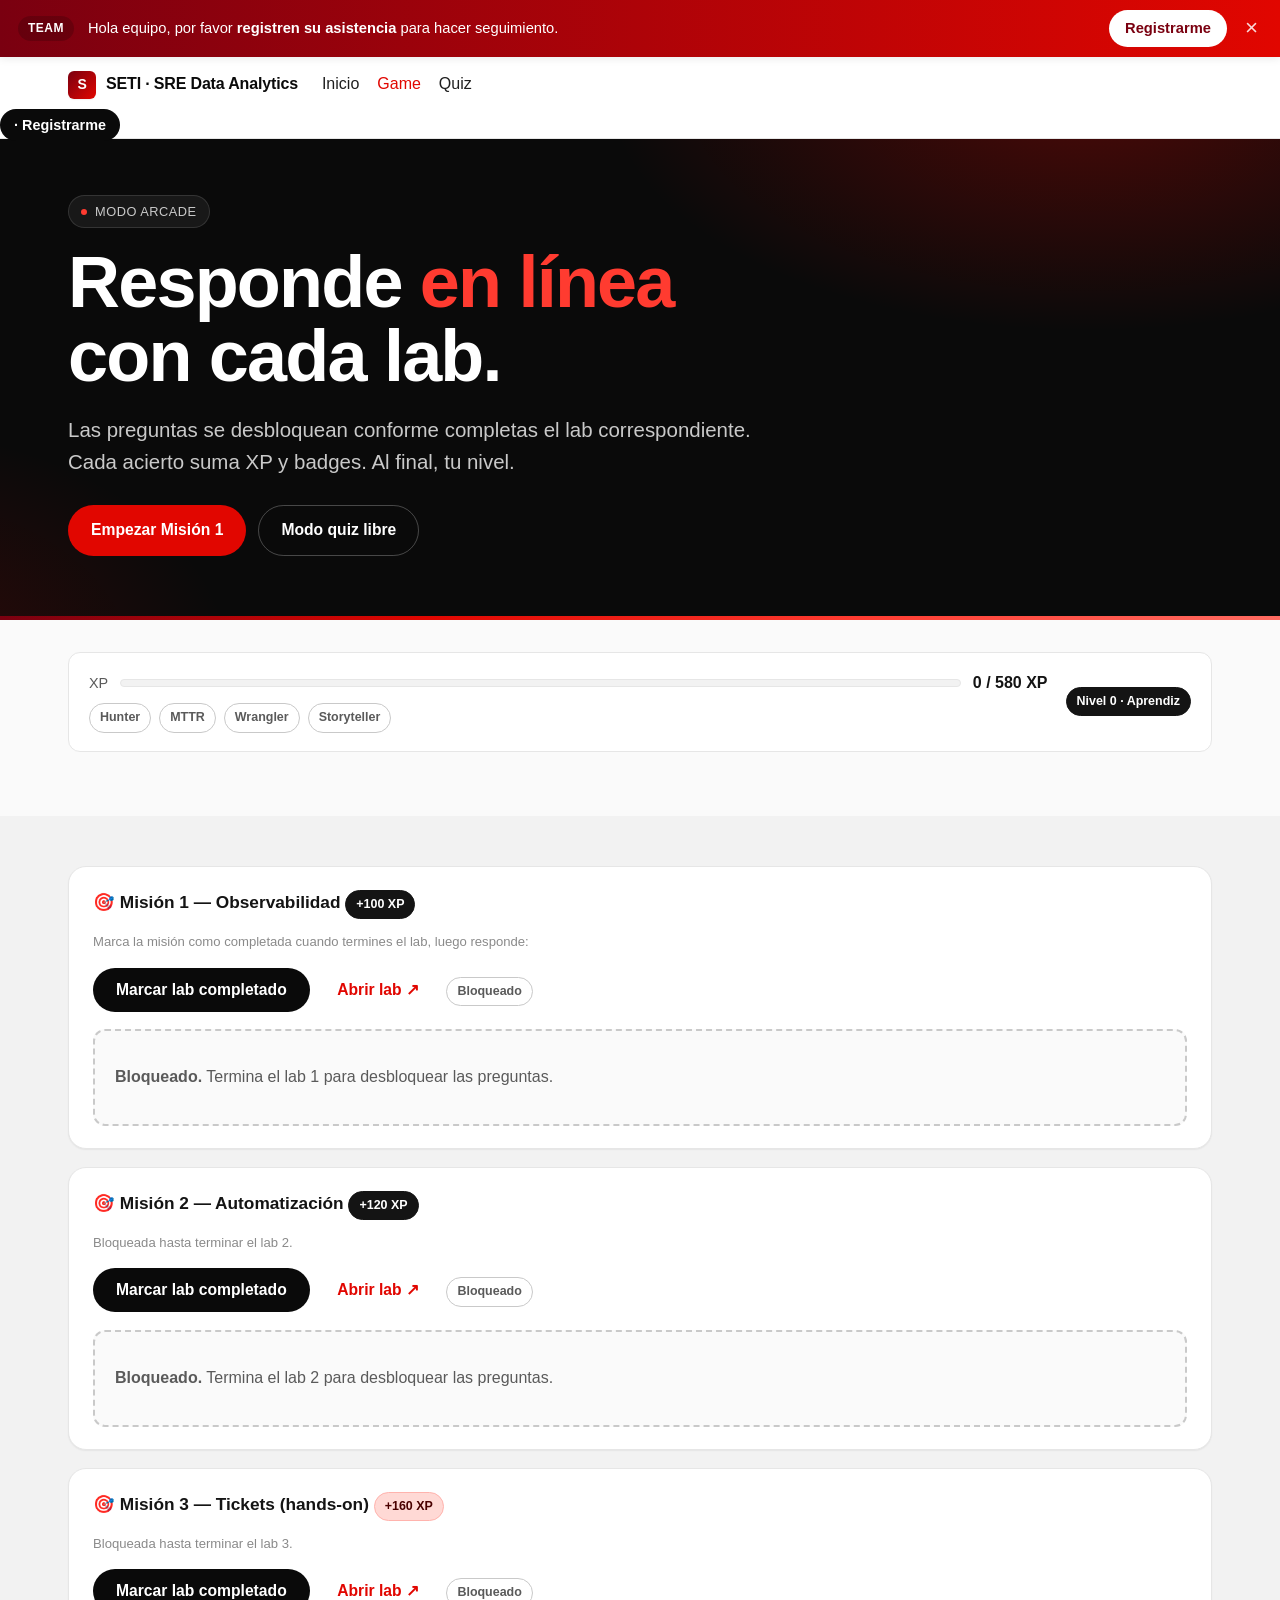
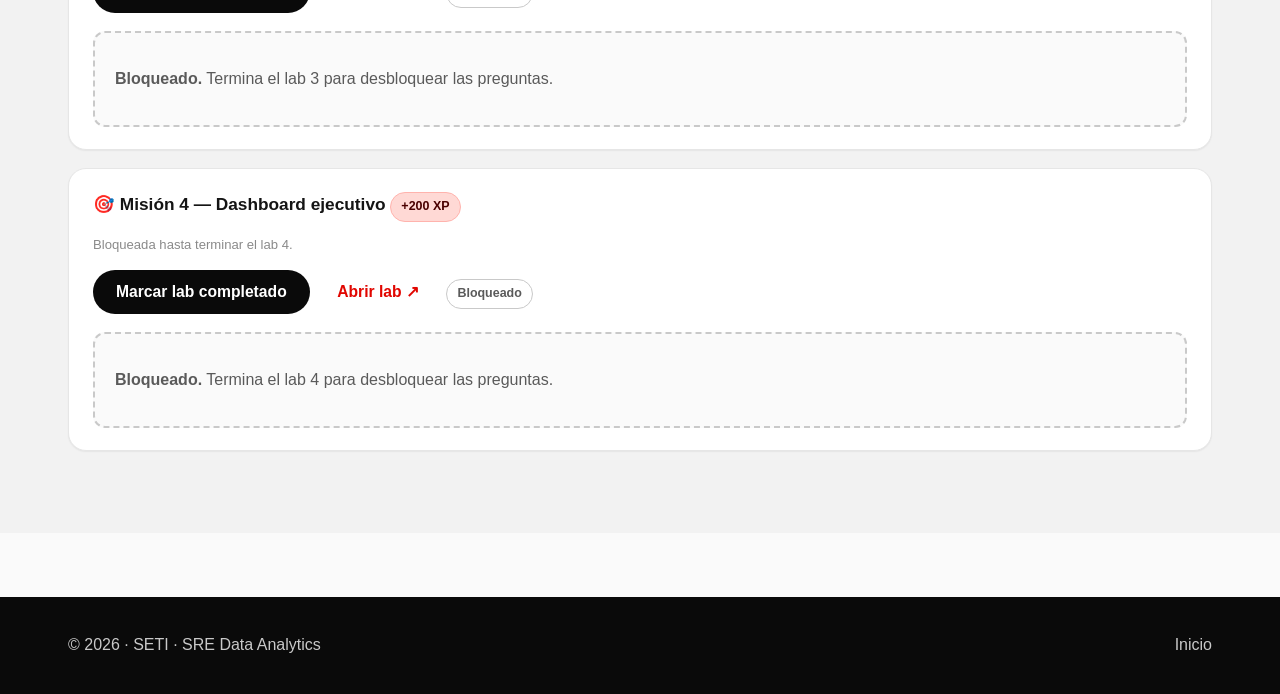
==== commit d5f928f3: "ui: remove internal branding from public pages (guides, story, facilitator cards, palette footer)" ====
--- a/game.html
+++ b/game.html
@@ -206,7 +206,7 @@
 
 <footer class="site">
   <div class="wrap">
-    <div>SETI · SRE Data Analytics · blanco + grises + rojos</div>
+    <div>&copy; 2026 &middot; SETI &middot; SRE Data Analytics</div>
     <div><a href="index.html">Inicio</a></div>
   </div>
 </footer>
